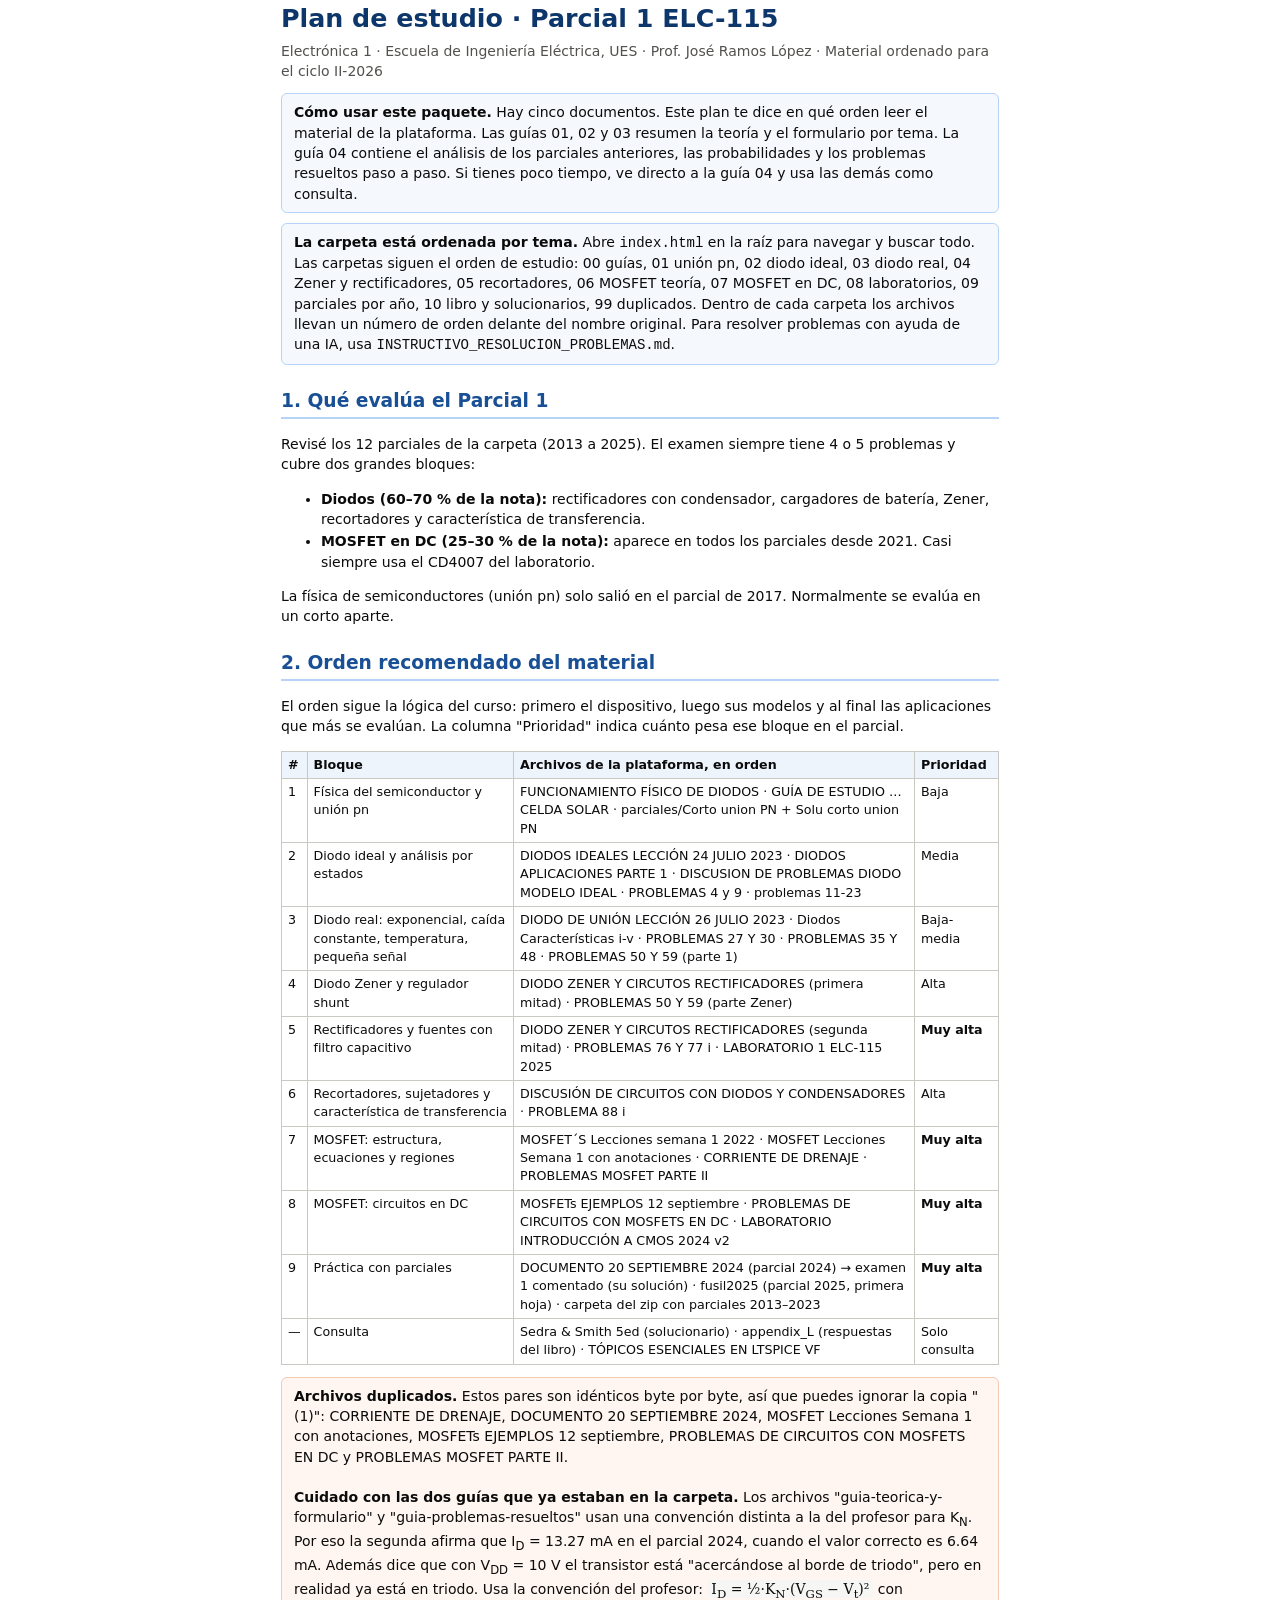
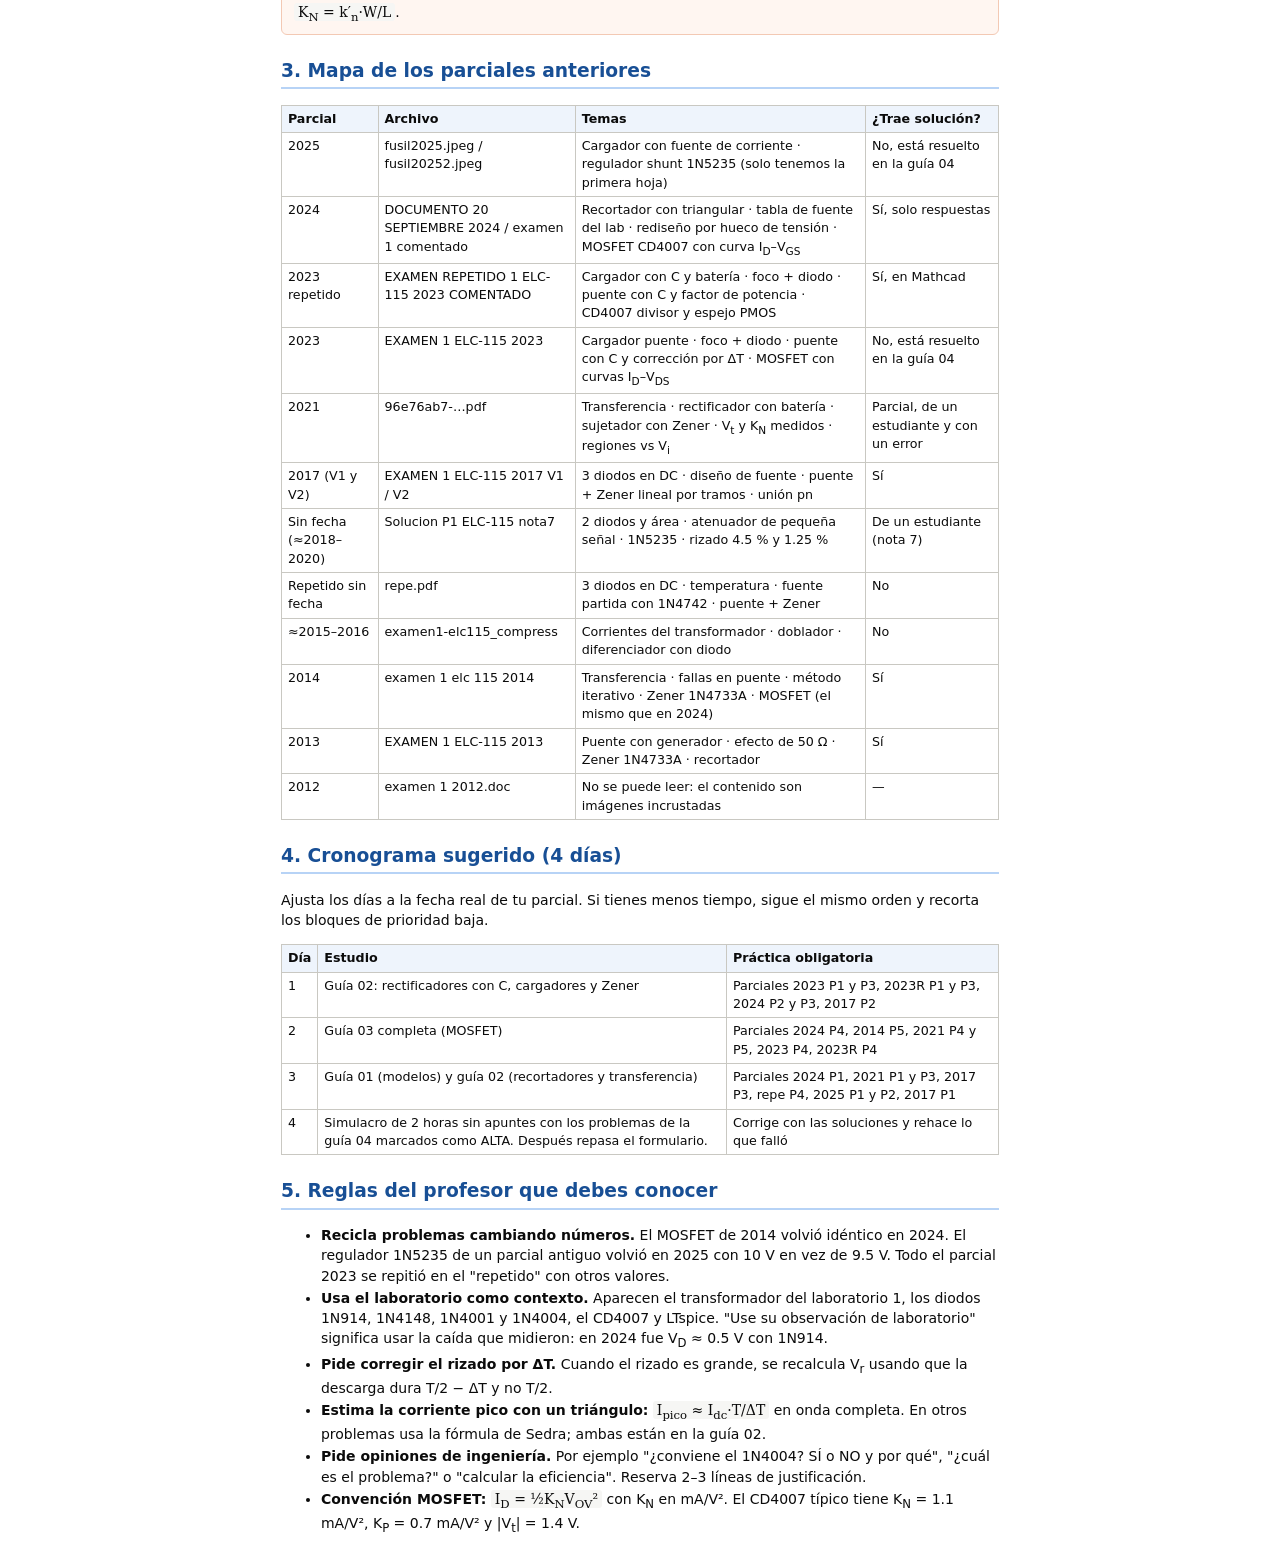
==== 00_Guias_de_Estudio/00_Plan_de_Estudio.html @ 1847ef48 "Material de estudio Parcial 1 ELC-115 ordenado por tema Guías de estudio, predicción con problemas r" ====
<!doctype html><html lang="es"><head><meta charset="utf-8"><title>Plan de estudio · Parcial 1 ELC-115</title><link rel="stylesheet" href="estilo.css"></head><body>
<h1>Plan de estudio · Parcial 1 ELC-115</h1>
<p class="sub">Electrónica 1 · Escuela de Ingeniería Eléctrica, UES · Prof. José Ramos López · Material ordenado para el ciclo II-2026</p>

<div class="box"><b>Cómo usar este paquete.</b> Hay cinco documentos. Este plan te dice en qué orden leer el material de la plataforma. Las guías 01, 02 y 03 resumen la teoría y el formulario por tema. La guía 04 contiene el análisis de los parciales anteriores, las probabilidades y los problemas resueltos paso a paso. Si tienes poco tiempo, ve directo a la guía 04 y usa las demás como consulta.</div>

<div class="box"><b>La carpeta está ordenada por tema.</b> Abre <code>index.html</code> en la raíz para navegar y buscar todo. Las carpetas siguen el orden de estudio: 00 guías, 01 unión pn, 02 diodo ideal, 03 diodo real, 04 Zener y rectificadores, 05 recortadores, 06 MOSFET teoría, 07 MOSFET en DC, 08 laboratorios, 09 parciales por año, 10 libro y solucionarios, 99 duplicados. Dentro de cada carpeta los archivos llevan un número de orden delante del nombre original. Para resolver problemas con ayuda de una IA, usa <code>INSTRUCTIVO_RESOLUCION_PROBLEMAS.md</code>.</div>
<h2 id="s1">1. Qué evalúa el Parcial 1</h2>
<p>Revisé los 12 parciales de la carpeta (2013 a 2025). El examen siempre tiene 4 o 5 problemas y cubre dos grandes bloques:</p>
<ul>
<li><b>Diodos (60–70 % de la nota):</b> rectificadores con condensador, cargadores de batería, Zener, recortadores y característica de transferencia.</li>
<li><b>MOSFET en DC (25–30 % de la nota):</b> aparece en todos los parciales desde 2021. Casi siempre usa el CD4007 del laboratorio.</li>
</ul>
<p>La física de semiconductores (unión pn) solo salió en el parcial de 2017. Normalmente se evalúa en un corto aparte.</p>

<h2 id="s2">2. Orden recomendado del material</h2>
<p>El orden sigue la lógica del curso: primero el dispositivo, luego sus modelos y al final las aplicaciones que más se evalúan. La columna "Prioridad" indica cuánto pesa ese bloque en el parcial.</p>
<table>
<tr><th>#</th><th>Bloque</th><th>Archivos de la plataforma, en orden</th><th>Prioridad</th></tr>
<tr><td>1</td><td>Física del semiconductor y unión pn</td><td>FUNCIONAMIENTO FÍSICO DE DIODOS · GUÍA DE ESTUDIO … CELDA SOLAR · parciales/Corto union PN + Solu corto union PN</td><td>Baja</td></tr>
<tr><td>2</td><td>Diodo ideal y análisis por estados</td><td>DIODOS IDEALES LECCIÓN 24 JULIO 2023 · DIODOS APLICACIONES PARTE 1 · DISCUSION DE PROBLEMAS DIODO MODELO IDEAL · PROBLEMAS 4 y 9 · problemas 11-23</td><td>Media</td></tr>
<tr><td>3</td><td>Diodo real: exponencial, caída constante, temperatura, pequeña señal</td><td>DIODO DE UNIÓN LECCIÓN 26 JULIO 2023 · Diodos Características i-v · PROBLEMAS 27 Y 30 · PROBLEMAS 35 Y 48 · PROBLEMAS 50 Y 59 (parte 1)</td><td>Baja-media</td></tr>
<tr><td>4</td><td>Diodo Zener y regulador shunt</td><td>DIODO ZENER Y CIRCUTOS RECTIFICADORES (primera mitad) · PROBLEMAS 50 Y 59 (parte Zener)</td><td>Alta</td></tr>
<tr><td>5</td><td>Rectificadores y fuentes con filtro capacitivo</td><td>DIODO ZENER Y CIRCUTOS RECTIFICADORES (segunda mitad) · PROBLEMAS 76 Y 77 i · LABORATORIO 1 ELC-115 2025</td><td><b>Muy alta</b></td></tr>
<tr><td>6</td><td>Recortadores, sujetadores y característica de transferencia</td><td>DISCUSIÓN DE CIRCUITOS CON DIODOS Y CONDENSADORES · PROBLEMA 88 i</td><td>Alta</td></tr>
<tr><td>7</td><td>MOSFET: estructura, ecuaciones y regiones</td><td>MOSFET´S Lecciones semana 1 2022 · MOSFET Lecciones Semana 1 con anotaciones · CORRIENTE DE DRENAJE · PROBLEMAS MOSFET PARTE II</td><td><b>Muy alta</b></td></tr>
<tr><td>8</td><td>MOSFET: circuitos en DC</td><td>MOSFETs EJEMPLOS 12 septiembre · PROBLEMAS DE CIRCUITOS CON MOSFETS EN DC · LABORATORIO INTRODUCCIÓN A CMOS 2024 v2</td><td><b>Muy alta</b></td></tr>
<tr><td>9</td><td>Práctica con parciales</td><td>DOCUMENTO 20 SEPTIEMBRE 2024 (parcial 2024) → examen 1 comentado (su solución) · fusil2025 (parcial 2025, primera hoja) · carpeta del zip con parciales 2013–2023</td><td><b>Muy alta</b></td></tr>
<tr><td>—</td><td>Consulta</td><td>Sedra &amp; Smith 5ed (solucionario) · appendix_L (respuestas del libro) · TÓPICOS ESENCIALES EN LTSPICE VF</td><td>Solo consulta</td></tr>
</table>

<div class="warn"><b>Archivos duplicados.</b> Estos pares son idénticos byte por byte, así que puedes ignorar la copia "(1)": CORRIENTE DE DRENAJE, DOCUMENTO 20 SEPTIEMBRE 2024, MOSFET Lecciones Semana 1 con anotaciones, MOSFETs EJEMPLOS 12 septiembre, PROBLEMAS DE CIRCUITOS CON MOSFETS EN DC y PROBLEMAS MOSFET PARTE II.<br><br>
<b>Cuidado con las dos guías que ya estaban en la carpeta.</b> Los archivos "guia-teorica-y-formulario" y "guia-problemas-resueltos" usan una convención distinta a la del profesor para K<sub>N</sub>. Por eso la segunda afirma que I<sub>D</sub> = 13.27 mA en el parcial 2024, cuando el valor correcto es 6.64 mA. Además dice que con V<sub>DD</sub> = 10 V el transistor está "acercándose al borde de triodo", pero en realidad ya está en triodo. Usa la convención del profesor: <span class="f">I<sub>D</sub> = ½·K<sub>N</sub>·(V<sub>GS</sub> − V<sub>t</sub>)²</span> con <span class="f">K<sub>N</sub> = k′<sub>n</sub>·W/L</span>.</div>

<h2 id="s3">3. Mapa de los parciales anteriores</h2>
<table>
<tr><th>Parcial</th><th>Archivo</th><th>Temas</th><th>¿Trae solución?</th></tr>
<tr><td>2025</td><td>fusil2025.jpeg / fusil20252.jpeg</td><td>Cargador con fuente de corriente · regulador shunt 1N5235 (solo tenemos la primera hoja)</td><td>No, está resuelto en la guía 04</td></tr>
<tr><td>2024</td><td>DOCUMENTO 20 SEPTIEMBRE 2024 / examen 1 comentado</td><td>Recortador con triangular · tabla de fuente del lab · rediseño por hueco de tensión · MOSFET CD4007 con curva I<sub>D</sub>–V<sub>GS</sub></td><td>Sí, solo respuestas</td></tr>
<tr><td>2023 repetido</td><td>EXAMEN REPETIDO 1 ELC-115 2023 COMENTADO</td><td>Cargador con C y batería · foco + diodo · puente con C y factor de potencia · CD4007 divisor y espejo PMOS</td><td>Sí, en Mathcad</td></tr>
<tr><td>2023</td><td>EXAMEN 1 ELC-115 2023</td><td>Cargador puente · foco + diodo · puente con C y corrección por ΔT · MOSFET con curvas I<sub>D</sub>–V<sub>DS</sub></td><td>No, está resuelto en la guía 04</td></tr>
<tr><td>2021</td><td>96e76ab7-…pdf</td><td>Transferencia · rectificador con batería · sujetador con Zener · V<sub>t</sub> y K<sub>N</sub> medidos · regiones vs V<sub>i</sub></td><td>Parcial, de un estudiante y con un error</td></tr>
<tr><td>2017 (V1 y V2)</td><td>EXAMEN 1 ELC-115 2017 V1 / V2</td><td>3 diodos en DC · diseño de fuente · puente + Zener lineal por tramos · unión pn</td><td>Sí</td></tr>
<tr><td>Sin fecha (≈2018–2020)</td><td>Solucion P1 ELC-115 nota7</td><td>2 diodos y área · atenuador de pequeña señal · 1N5235 · rizado 4.5 % y 1.25 %</td><td>De un estudiante (nota 7)</td></tr>
<tr><td>Repetido sin fecha</td><td>repe.pdf</td><td>3 diodos en DC · temperatura · fuente partida con 1N4742 · puente + Zener</td><td>No</td></tr>
<tr><td>≈2015–2016</td><td>examen1-elc115_compress</td><td>Corrientes del transformador · doblador · diferenciador con diodo</td><td>No</td></tr>
<tr><td>2014</td><td>examen 1 elc 115 2014</td><td>Transferencia · fallas en puente · método iterativo · Zener 1N4733A · MOSFET (el mismo que en 2024)</td><td>Sí</td></tr>
<tr><td>2013</td><td>EXAMEN 1 ELC-115 2013</td><td>Puente con generador · efecto de 50 Ω · Zener 1N4733A · recortador</td><td>Sí</td></tr>
<tr><td>2012</td><td>examen 1 2012.doc</td><td>No se puede leer: el contenido son imágenes incrustadas</td><td>—</td></tr>
</table>

<h2 id="s4">4. Cronograma sugerido (4 días)</h2>
<p>Ajusta los días a la fecha real de tu parcial. Si tienes menos tiempo, sigue el mismo orden y recorta los bloques de prioridad baja.</p>
<table>
<tr><th>Día</th><th>Estudio</th><th>Práctica obligatoria</th></tr>
<tr><td>1</td><td>Guía 02: rectificadores con C, cargadores y Zener</td><td>Parciales 2023 P1 y P3, 2023R P1 y P3, 2024 P2 y P3, 2017 P2</td></tr>
<tr><td>2</td><td>Guía 03 completa (MOSFET)</td><td>Parciales 2024 P4, 2014 P5, 2021 P4 y P5, 2023 P4, 2023R P4</td></tr>
<tr><td>3</td><td>Guía 01 (modelos) y guía 02 (recortadores y transferencia)</td><td>Parciales 2024 P1, 2021 P1 y P3, 2017 P3, repe P4, 2025 P1 y P2, 2017 P1</td></tr>
<tr><td>4</td><td>Simulacro de 2 horas sin apuntes con los problemas de la guía 04 marcados como ALTA. Después repasa el formulario.</td><td>Corrige con las soluciones y rehace lo que falló</td></tr>
</table>

<h2 id="s5">5. Reglas del profesor que debes conocer</h2>
<ul>
<li><b>Recicla problemas cambiando números.</b> El MOSFET de 2014 volvió idéntico en 2024. El regulador 1N5235 de un parcial antiguo volvió en 2025 con 10 V en vez de 9.5 V. Todo el parcial 2023 se repitió en el "repetido" con otros valores.</li>
<li><b>Usa el laboratorio como contexto.</b> Aparecen el transformador del laboratorio 1, los diodos 1N914, 1N4148, 1N4001 y 1N4004, el CD4007 y LTspice. "Use su observación de laboratorio" significa usar la caída que midieron: en 2024 fue V<sub>D</sub> ≈ 0.5 V con 1N914.</li>
<li><b>Pide corregir el rizado por ΔT.</b> Cuando el rizado es grande, se recalcula V<sub>r</sub> usando que la descarga dura T/2 − ΔT y no T/2.</li>
<li><b>Estima la corriente pico con un triángulo:</b> <span class="f">I<sub>pico</sub> ≈ I<sub>dc</sub>·T/ΔT</span> en onda completa. En otros problemas usa la fórmula de Sedra; ambas están en la guía 02.</li>
<li><b>Pide opiniones de ingeniería.</b> Por ejemplo "¿conviene el 1N4004? SÍ o NO y por qué", "¿cuál es el problema?" o "calcular la eficiencia". Reserva 2–3 líneas de justificación.</li>
<li><b>Convención MOSFET:</b> <span class="f">I<sub>D</sub> = ½K<sub>N</sub>V<sub>OV</sub>²</span> con K<sub>N</sub> en mA/V². El CD4007 típico tiene K<sub>N</sub> = 1.1 mA/V², K<sub>P</sub> = 0.7 mA/V² y |V<sub>t</sub>| = 1.4 V.</li>
</ul>
</body></html>
---- 00_Guias_de_Estudio/estilo.css ----
@page { size: letter; margin: 16mm 15mm 16mm 15mm; }
body { font-family: "DejaVu Sans", "Liberation Sans", Arial, sans-serif; font-size: 10.5pt; line-height: 1.45; color: #0b0b0b; background: #fff; margin: 0 auto; max-width: 190mm; padding: 0 4mm; }
h1 { font-size: 19pt; margin: 0 0 4px; color: #0d366b; }
h2 { font-size: 14pt; color: #184f95; border-bottom: 2px solid #b7d3f6; padding-bottom: 3px; margin-top: 22px; page-break-after: avoid; }
h3 { font-size: 11.5pt; color: #0b0b0b; margin: 16px 0 6px; page-break-after: avoid; }
.sub { color: #52514e; margin: 0 0 12px; }
table { border-collapse: collapse; width: 100%; margin: 8px 0 12px; font-size: 9.5pt; page-break-inside: avoid; }
th, td { border: 1px solid #c9c8c2; padding: 4px 6px; vertical-align: top; text-align: left; }
th { background: #eef4fc; }
.box { border: 1px solid #b7d3f6; background: #f5f9fe; border-radius: 6px; padding: 8px 12px; margin: 10px 0; page-break-inside: avoid; }
.warn { border: 1px solid #f3c9b4; background: #fff6f1; border-radius: 6px; padding: 8px 12px; margin: 10px 0; page-break-inside: avoid; }
.f { font-family: "DejaVu Serif", Georgia, serif; background: #f6f6f4; padding: 1px 4px; border-radius: 3px; white-space: nowrap; }
.eq { font-family: "DejaVu Serif", Georgia, serif; display: block; margin: 5px 0 5px 18px; }
.prob { border-left: 4px solid #2a78d6; padding: 2px 0 2px 12px; margin: 18px 0; }
.prob.alta { border-color: #2a78d6; } .prob.media { border-color: #eda100; } .prob.baja { border-color: #9a9993; }
.tag { display: inline-block; font-size: 8.5pt; font-weight: bold; padding: 1px 8px; border-radius: 10px; color: #fff; background: #2a78d6; margin-right: 6px; }
.tag.media { background: #b57b00; } .tag.baja { background: #6d6c67; }
.ans { background: #eaf6ef; border: 1px solid #a7d9bd; border-radius: 6px; padding: 6px 10px; margin: 8px 0; page-break-inside: avoid; }
img { max-width: 100%; display: block; margin: 8px auto; }
img.fig { max-height: 62mm; }
.small { font-size: 9pt; color: #52514e; }
ol li, ul li { margin: 2px 0; }
.chk li { list-style: "☐  "; }
.pb { page-break-before: always; }
.keep { break-inside: avoid; page-break-inside: avoid; }
h2 { break-after: avoid; }
.gal { display: grid; grid-template-columns: repeat(auto-fit, minmax(72mm, 1fr)); gap: 8px; margin: 10px 0 14px; }
.gal figure { margin: 0; border: 1px solid #e4e3df; border-radius: 6px; padding: 6px; background: #fff; break-inside: avoid; page-break-inside: avoid; }
.gal img { max-height: 58mm; margin: 0 auto; }
.gal figcaption { font-size: 8.5pt; color: #52514e; text-align: center; margin-top: 4px; }
.galt { font-size: 9.5pt; font-weight: bold; color: #184f95; margin: 12px 0 0; break-after: avoid; }
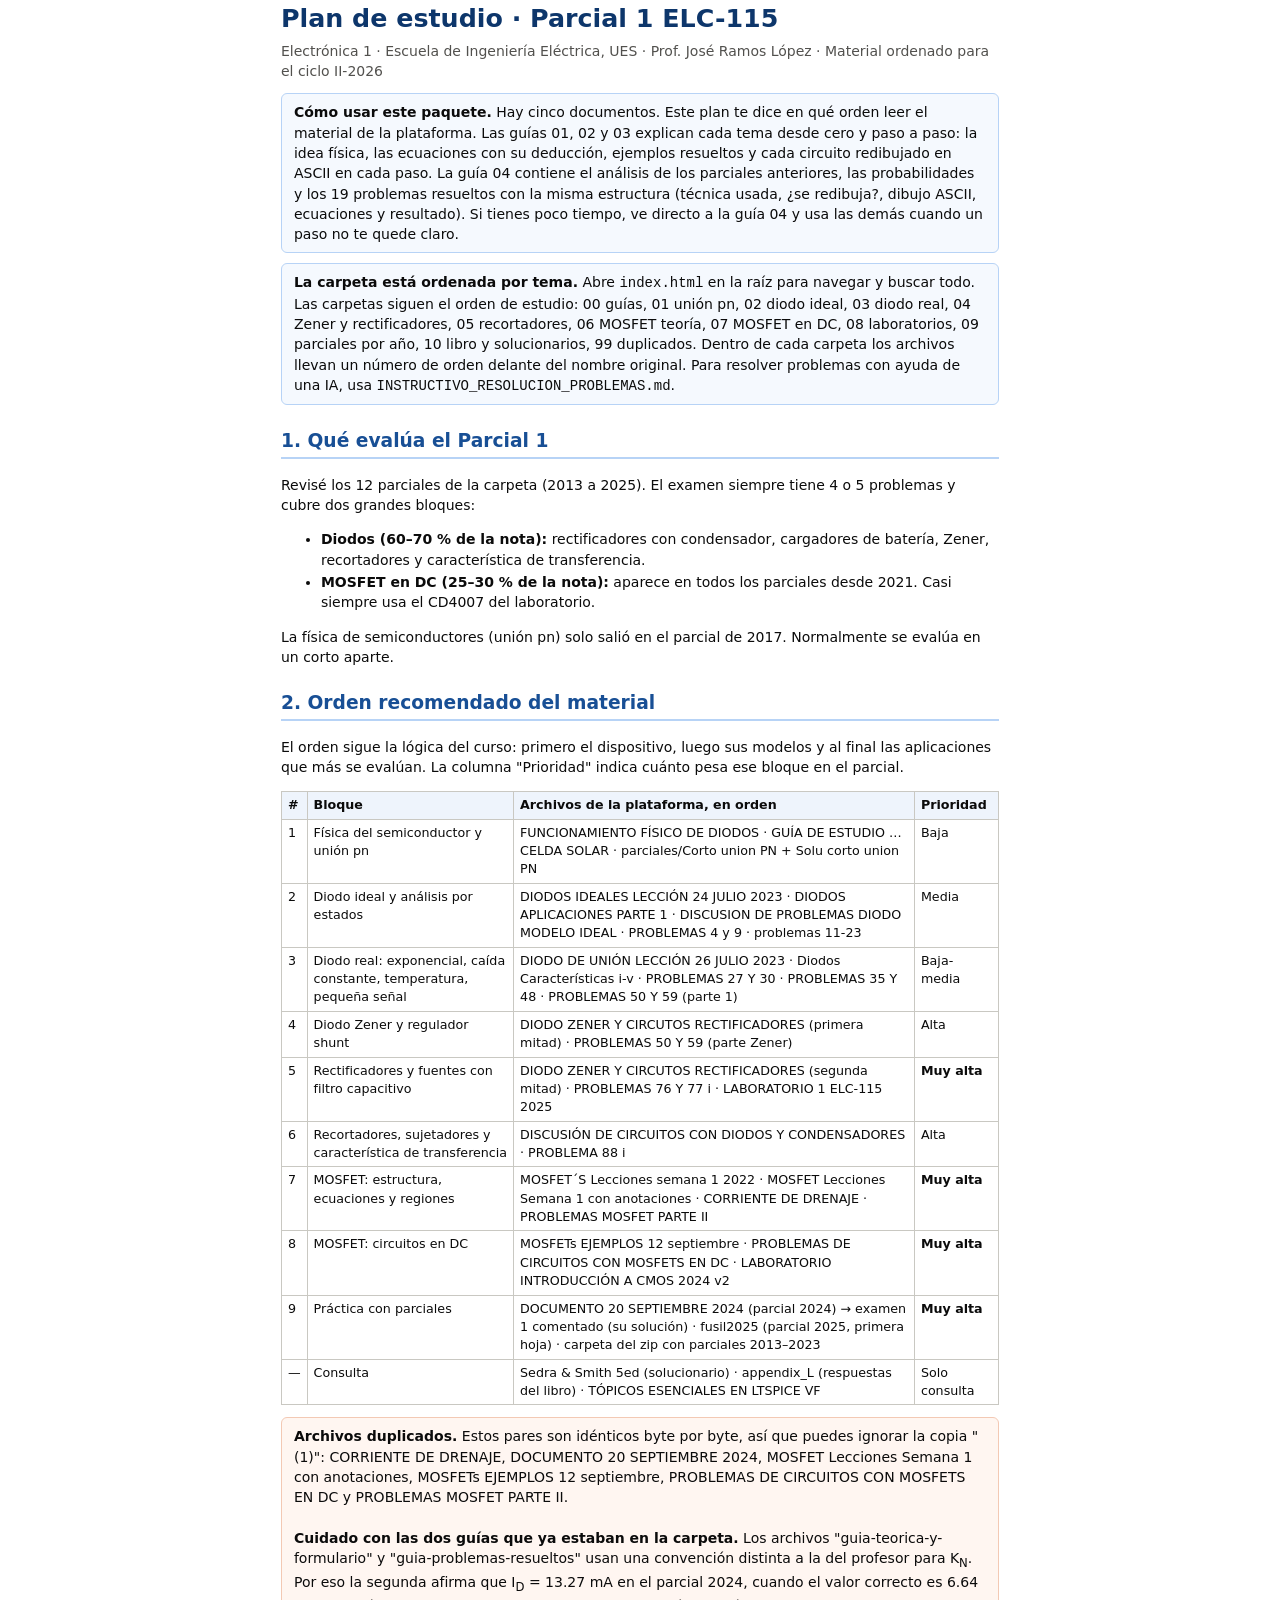
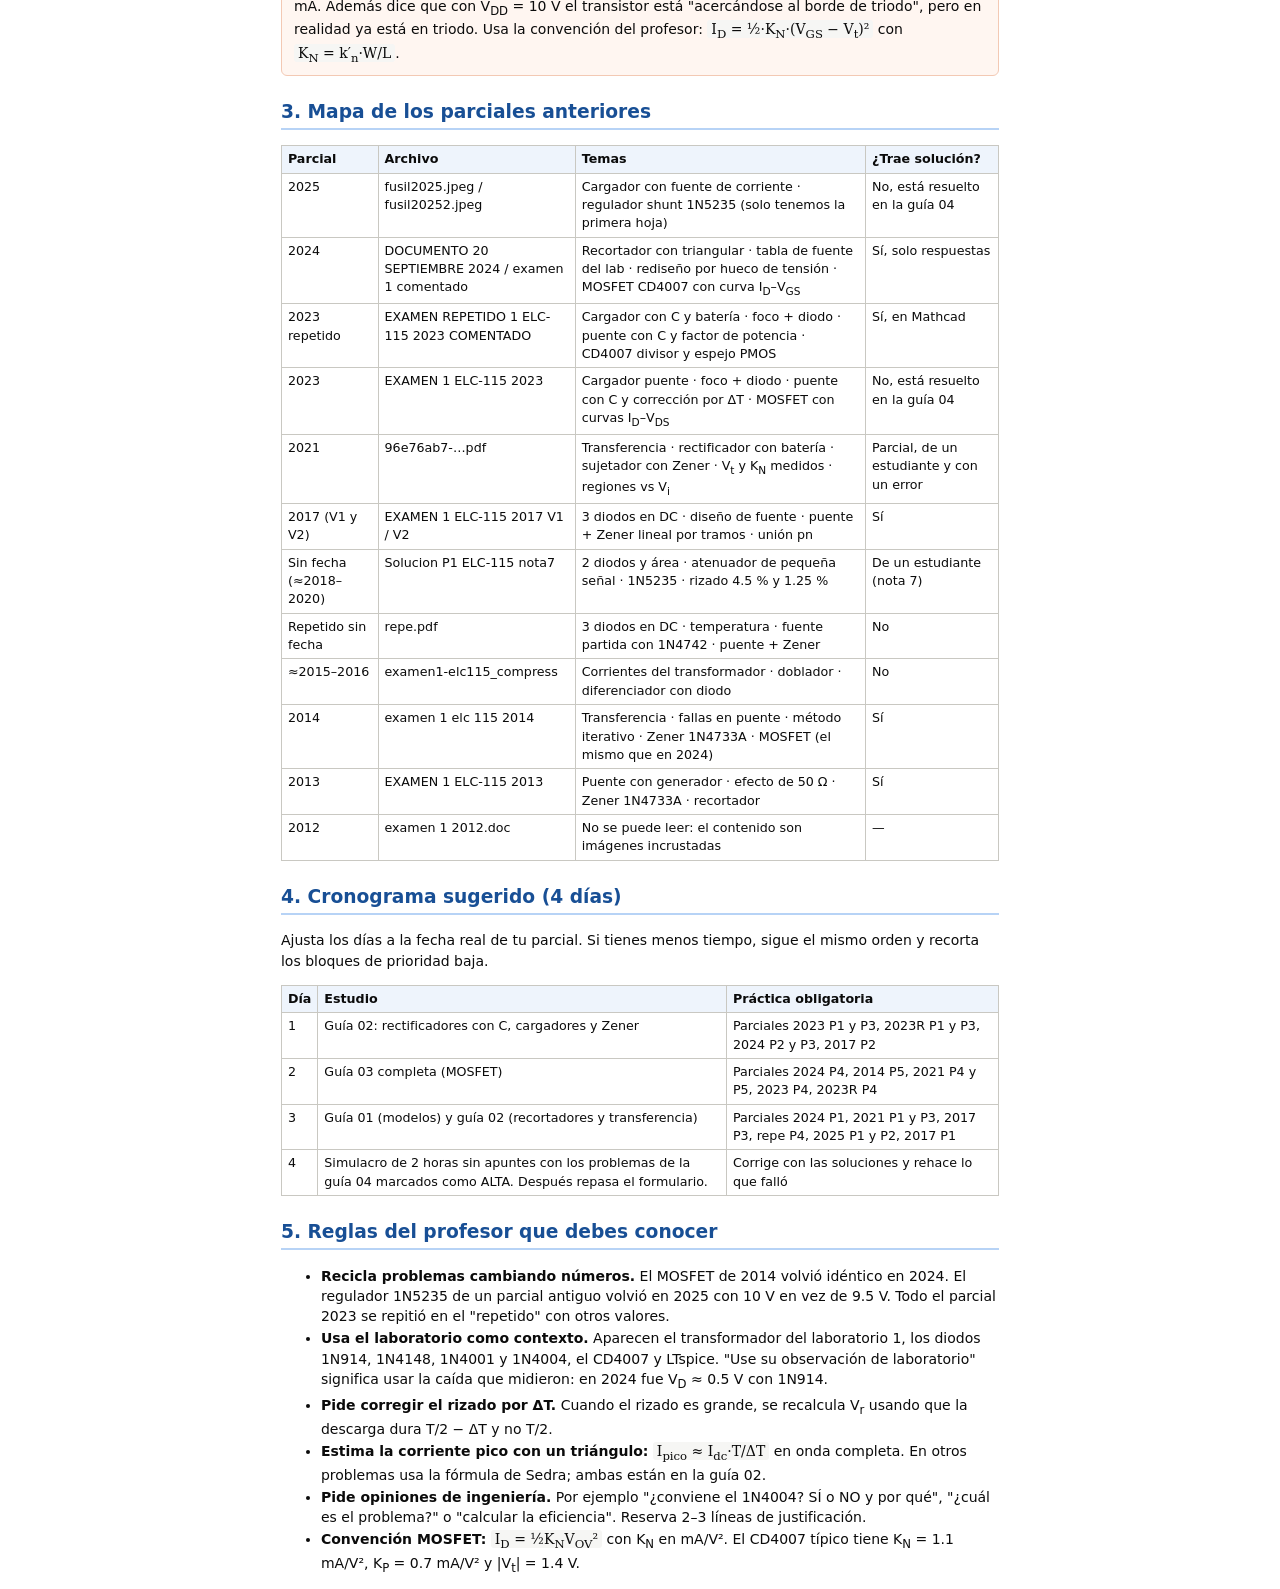
==== commit ffcafbbe: "Guías completas paso a paso con circuitos en ASCII y GitHub Pages - Guías 01–04 reescritas en versió" ====
--- a/00_Guias_de_Estudio/00_Plan_de_Estudio.html
+++ b/00_Guias_de_Estudio/00_Plan_de_Estudio.html
@@ -2,7 +2,7 @@
 <h1>Plan de estudio · Parcial 1 ELC-115</h1>
 <p class="sub">Electrónica 1 · Escuela de Ingeniería Eléctrica, UES · Prof. José Ramos López · Material ordenado para el ciclo II-2026</p>
 
-<div class="box"><b>Cómo usar este paquete.</b> Hay cinco documentos. Este plan te dice en qué orden leer el material de la plataforma. Las guías 01, 02 y 03 resumen la teoría y el formulario por tema. La guía 04 contiene el análisis de los parciales anteriores, las probabilidades y los problemas resueltos paso a paso. Si tienes poco tiempo, ve directo a la guía 04 y usa las demás como consulta.</div>
+<div class="box"><b>Cómo usar este paquete.</b> Hay cinco documentos. Este plan te dice en qué orden leer el material de la plataforma. Las guías 01, 02 y 03 explican cada tema desde cero y paso a paso: la idea física, las ecuaciones con su deducción, ejemplos resueltos y cada circuito redibujado en ASCII en cada paso. La guía 04 contiene el análisis de los parciales anteriores, las probabilidades y los 19 problemas resueltos con la misma estructura (técnica usada, ¿se redibuja?, dibujo ASCII, ecuaciones y resultado). Si tienes poco tiempo, ve directo a la guía 04 y usa las demás cuando un paso no te quede claro.</div>
 
 <div class="box"><b>La carpeta está ordenada por tema.</b> Abre <code>index.html</code> en la raíz para navegar y buscar todo. Las carpetas siguen el orden de estudio: 00 guías, 01 unión pn, 02 diodo ideal, 03 diodo real, 04 Zener y rectificadores, 05 recortadores, 06 MOSFET teoría, 07 MOSFET en DC, 08 laboratorios, 09 parciales por año, 10 libro y solucionarios, 99 duplicados. Dentro de cada carpeta los archivos llevan un número de orden delante del nombre original. Para resolver problemas con ayuda de una IA, usa <code>INSTRUCTIVO_RESOLUCION_PROBLEMAS.md</code>.</div>
 <h2 id="s1">1. Qué evalúa el Parcial 1</h2>
--- a/00_Guias_de_Estudio/estilo.css
+++ b/00_Guias_de_Estudio/estilo.css
@@ -29,3 +29,23 @@
 .gal img { max-height: 58mm; margin: 0 auto; }
 .gal figcaption { font-size: 8.5pt; color: #52514e; text-align: center; margin-top: 4px; }
 .galt { font-size: 9.5pt; font-weight: bold; color: #184f95; margin: 12px 0 0; break-after: avoid; }
+/* ---- guía completa: pasos, ASCII y cajas pedagógicas ---- */
+pre.ascii { font-family: "DejaVu Sans Mono", "Liberation Mono", Consolas, monospace; font-size: 8.4pt; line-height: 1.22; background: #fbfaf6; color: #111; border: 1px solid #e4e3df; border-left: 3px solid #184f95; border-radius: 4px; padding: 7px 10px; margin: 8px 0; overflow-x: auto; white-space: pre; break-inside: avoid; page-break-inside: avoid; }
+.paso { border: 1px solid #d3e2f5; border-radius: 6px; margin: 12px 0; padding: 0 0 6px; background: #fff; }
+.paso .ph { background: #eef4fc; padding: 5px 10px; font-weight: bold; color: #0d366b; border-bottom: 1px solid #d3e2f5; border-radius: 6px 6px 0 0; break-after: avoid; page-break-after: avoid; }
+.paso .pn { display: inline-block; background: #184f95; color: #fff; border-radius: 10px; padding: 0 8px; margin-right: 7px; font-size: 8.8pt; }
+.paso > p, .paso > pre, .paso > ul, .paso > ol, .paso > .mat, .paso > table { margin-left: 10px; margin-right: 10px; }
+.paso > table { width: calc(100% - 20px); }
+.tec { margin: 6px 10px 2px; } .tec b { color: #184f95; }
+.red { margin: 2px 10px 4px; } .red b { color: #8a3b00; }
+.mat { font-family: "DejaVu Serif", Georgia, serif; background: #f8f8f6; border-left: 3px solid #c9c8c2; padding: 4px 10px; margin: 6px 10px; }
+.mat > div { margin: 3px 0; }
+.mat .lb { font-family: "DejaVu Sans", Arial, sans-serif; font-size: 8.8pt; color: #52514e; display: inline-block; min-width: 88px; }
+.res { background: #eaf6ef; border: 1px solid #a7d9bd; border-radius: 5px; padding: 4px 10px; margin: 6px 10px 2px; }
+.why { border-left: 4px solid #eda100; background: #fffaf0; padding: 6px 12px; margin: 10px 0; border-radius: 0 6px 6px 0; }
+.why > b:first-child { color: #8a5a00; }
+.idea { border-left: 4px solid #2a78d6; background: #f5f9fe; padding: 6px 12px; margin: 10px 0; border-radius: 0 6px 6px 0; }
+.toc { border: 1px solid #e4e3df; border-radius: 6px; padding: 6px 14px; margin: 10px 0 16px; background: #fcfcfa; }
+.toc ol { margin: 4px 0; padding-left: 20px; } .toc a { color: #184f95; text-decoration: none; }
+.enun { background: #f6f6f4; border-radius: 6px; padding: 6px 12px; margin: 8px 0; }
+h4 { font-size: 10.5pt; color: #184f95; margin: 14px 0 4px; break-after: avoid; page-break-after: avoid; }
